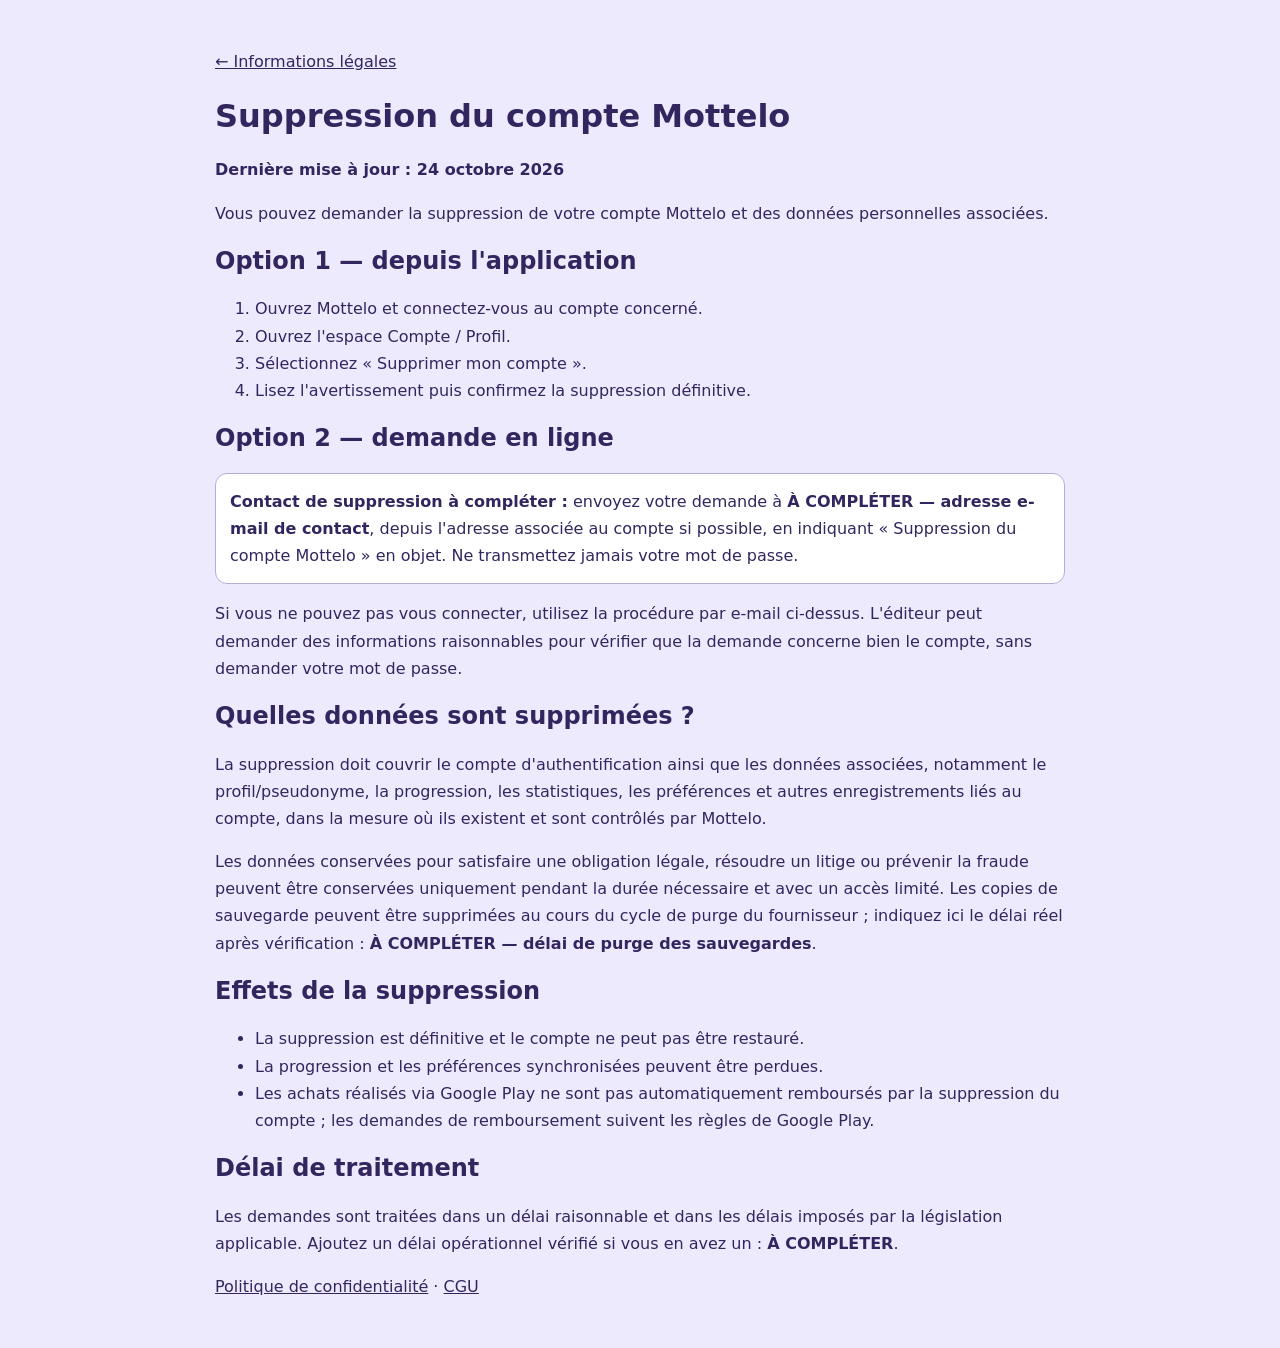
==== account-deletion.html @ aa313ce9 "premier commit" ====
<!doctype html>
<html lang="fr"><head><meta charset="utf-8"><meta name="viewport" content="width=device-width,initial-scale=1"><title>Suppression du compte — Mottelo</title>
<style>body{max-width:850px;margin:auto;padding:32px 20px;font:16px/1.7 system-ui;color:#33265F;background:#EEEAFD}a{color:inherit}h1,h2{line-height:1.2}.notice{padding:14px;border:1px solid #b7acd9;border-radius:12px;background:#fff}</style></head><body>
<p><a href="index.html">← Informations légales</a></p><h1>Suppression du compte Mottelo</h1><p><strong>Dernière mise à jour : 24 octobre 2026</strong></p>
<p>Vous pouvez demander la suppression de votre compte Mottelo et des données personnelles associées.</p>
<h2>Option 1 — depuis l'application</h2><ol><li>Ouvrez Mottelo et connectez-vous au compte concerné.</li><li>Ouvrez l'espace Compte / Profil.</li><li>Sélectionnez « Supprimer mon compte ».</li><li>Lisez l'avertissement puis confirmez la suppression définitive.</li></ol>
<h2>Option 2 — demande en ligne</h2>
<div class="notice"><strong>Contact de suppression à compléter :</strong> envoyez votre demande à <strong>À COMPLÉTER — adresse e-mail de contact</strong>, depuis l'adresse associée au compte si possible, en indiquant « Suppression du compte Mottelo » en objet. Ne transmettez jamais votre mot de passe.</div>
<p>Si vous ne pouvez pas vous connecter, utilisez la procédure par e-mail ci-dessus. L'éditeur peut demander des informations raisonnables pour vérifier que la demande concerne bien le compte, sans demander votre mot de passe.</p>
<h2>Quelles données sont supprimées ?</h2><p>La suppression doit couvrir le compte d'authentification ainsi que les données associées, notamment le profil/pseudonyme, la progression, les statistiques, les préférences et autres enregistrements liés au compte, dans la mesure où ils existent et sont contrôlés par Mottelo.</p>
<p>Les données conservées pour satisfaire une obligation légale, résoudre un litige ou prévenir la fraude peuvent être conservées uniquement pendant la durée nécessaire et avec un accès limité. Les copies de sauvegarde peuvent être supprimées au cours du cycle de purge du fournisseur ; indiquez ici le délai réel après vérification : <strong>À COMPLÉTER — délai de purge des sauvegardes</strong>.</p>
<h2>Effets de la suppression</h2><ul><li>La suppression est définitive et le compte ne peut pas être restauré.</li><li>La progression et les préférences synchronisées peuvent être perdues.</li><li>Les achats réalisés via Google Play ne sont pas automatiquement remboursés par la suppression du compte ; les demandes de remboursement suivent les règles de Google Play.</li></ul>
<h2>Délai de traitement</h2><p>Les demandes sont traitées dans un délai raisonnable et dans les délais imposés par la législation applicable. Ajoutez un délai opérationnel vérifié si vous en avez un : <strong>À COMPLÉTER</strong>.</p>
<p><a href="privacy-policy.html">Politique de confidentialité</a> · <a href="terms.html">CGU</a></p>
</body></html>
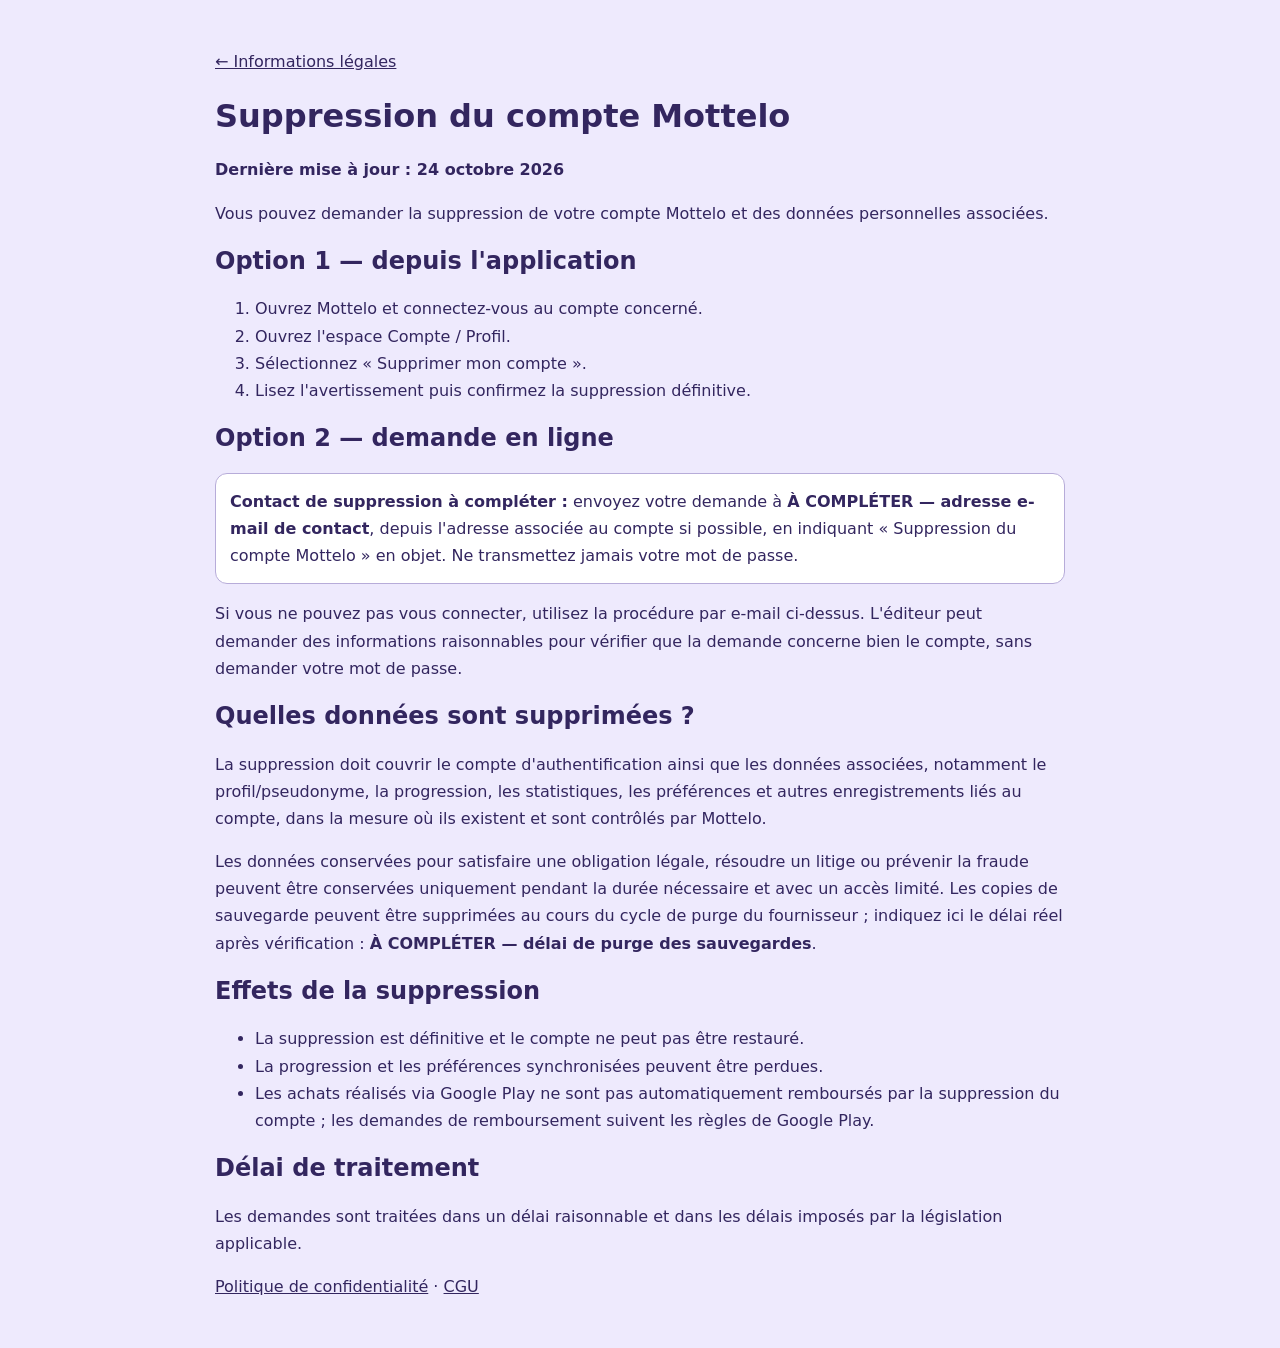
==== commit e29641bf: "Refactor account deletion HTML structure" ====
--- a/account-deletion.html
+++ b/account-deletion.html
@@ -1,15 +1,45 @@
 <!doctype html>
-<html lang="fr"><head><meta charset="utf-8"><meta name="viewport" content="width=device-width,initial-scale=1"><title>Suppression du compte — Mottelo</title>
-<style>body{max-width:850px;margin:auto;padding:32px 20px;font:16px/1.7 system-ui;color:#33265F;background:#EEEAFD}a{color:inherit}h1,h2{line-height:1.2}.notice{padding:14px;border:1px solid #b7acd9;border-radius:12px;background:#fff}</style></head><body>
-<p><a href="index.html">← Informations légales</a></p><h1>Suppression du compte Mottelo</h1><p><strong>Dernière mise à jour : 24 octobre 2026</strong></p>
+<html lang="fr">
+  <head>
+    <meta charset="utf-8">
+    <meta name="viewport" content="width=device-width,initial-scale=1">
+    <title>Suppression du compte — Mottelo</title>
+    
+<style>body{max-width:850px;margin:auto;padding:32px 20px;font:16px/1.7 system-ui;color:#33265F;background:#EEEAFD}a{color:inherit}h1,h2{line-height:1.2}.notice{padding:14px;border:1px solid #b7acd9;border-radius:12px;background:#fff}</style>
+  </head>
+  <body>
+<p><a href="index.html">← Informations légales</a></p>
+    <h1>Suppression du compte Mottelo</h1>
+    <p><strong>Dernière mise à jour : 24 octobre 2026</strong></p>
+    
 <p>Vous pouvez demander la suppression de votre compte Mottelo et des données personnelles associées.</p>
-<h2>Option 1 — depuis l'application</h2><ol><li>Ouvrez Mottelo et connectez-vous au compte concerné.</li><li>Ouvrez l'espace Compte / Profil.</li><li>Sélectionnez « Supprimer mon compte ».</li><li>Lisez l'avertissement puis confirmez la suppression définitive.</li></ol>
+    
+<h2>Option 1 — depuis l'application</h2>
+    <ol>
+      <li>Ouvrez Mottelo et connectez-vous au compte concerné.</li>
+      <li>Ouvrez l'espace Compte / Profil.</li>
+      <li>Sélectionnez « Supprimer mon compte ».</li>
+      <li>Lisez l'avertissement puis confirmez la suppression définitive.</li>
+    </ol>
 <h2>Option 2 — demande en ligne</h2>
+    
 <div class="notice"><strong>Contact de suppression à compléter :</strong> envoyez votre demande à <strong>À COMPLÉTER — adresse e-mail de contact</strong>, depuis l'adresse associée au compte si possible, en indiquant « Suppression du compte Mottelo » en objet. Ne transmettez jamais votre mot de passe.</div>
+
 <p>Si vous ne pouvez pas vous connecter, utilisez la procédure par e-mail ci-dessus. L'éditeur peut demander des informations raisonnables pour vérifier que la demande concerne bien le compte, sans demander votre mot de passe.</p>
-<h2>Quelles données sont supprimées ?</h2><p>La suppression doit couvrir le compte d'authentification ainsi que les données associées, notamment le profil/pseudonyme, la progression, les statistiques, les préférences et autres enregistrements liés au compte, dans la mesure où ils existent et sont contrôlés par Mottelo.</p>
+    
+<h2>Quelles données sont supprimées ?</h2>
+    <p>La suppression doit couvrir le compte d'authentification ainsi que les données associées, notamment le profil/pseudonyme, la progression, les statistiques, les préférences et autres enregistrements liés au compte, dans la mesure où ils existent et sont contrôlés par Mottelo.</p>
+    
 <p>Les données conservées pour satisfaire une obligation légale, résoudre un litige ou prévenir la fraude peuvent être conservées uniquement pendant la durée nécessaire et avec un accès limité. Les copies de sauvegarde peuvent être supprimées au cours du cycle de purge du fournisseur ; indiquez ici le délai réel après vérification : <strong>À COMPLÉTER — délai de purge des sauvegardes</strong>.</p>
-<h2>Effets de la suppression</h2><ul><li>La suppression est définitive et le compte ne peut pas être restauré.</li><li>La progression et les préférences synchronisées peuvent être perdues.</li><li>Les achats réalisés via Google Play ne sont pas automatiquement remboursés par la suppression du compte ; les demandes de remboursement suivent les règles de Google Play.</li></ul>
-<h2>Délai de traitement</h2><p>Les demandes sont traitées dans un délai raisonnable et dans les délais imposés par la législation applicable. Ajoutez un délai opérationnel vérifié si vous en avez un : <strong>À COMPLÉTER</strong>.</p>
+<h2>Effets de la suppression</h2>
+    <ul>
+      <li>La suppression est définitive et le compte ne peut pas être restauré.</li>
+      <li>La progression et les préférences synchronisées peuvent être perdues.</li>
+      <li>Les achats réalisés via Google Play ne sont pas automatiquement remboursés par la suppression du compte ; les demandes de remboursement suivent les règles de Google Play.</li>
+    </ul>
+<h2>Délai de traitement</h2>
+    <p>Les demandes sont traitées dans un délai raisonnable et dans les délais imposés par la législation applicable.</p>
+    
 <p><a href="privacy-policy.html">Politique de confidentialité</a> · <a href="terms.html">CGU</a></p>
-</body></html>
+</body>
+</html>
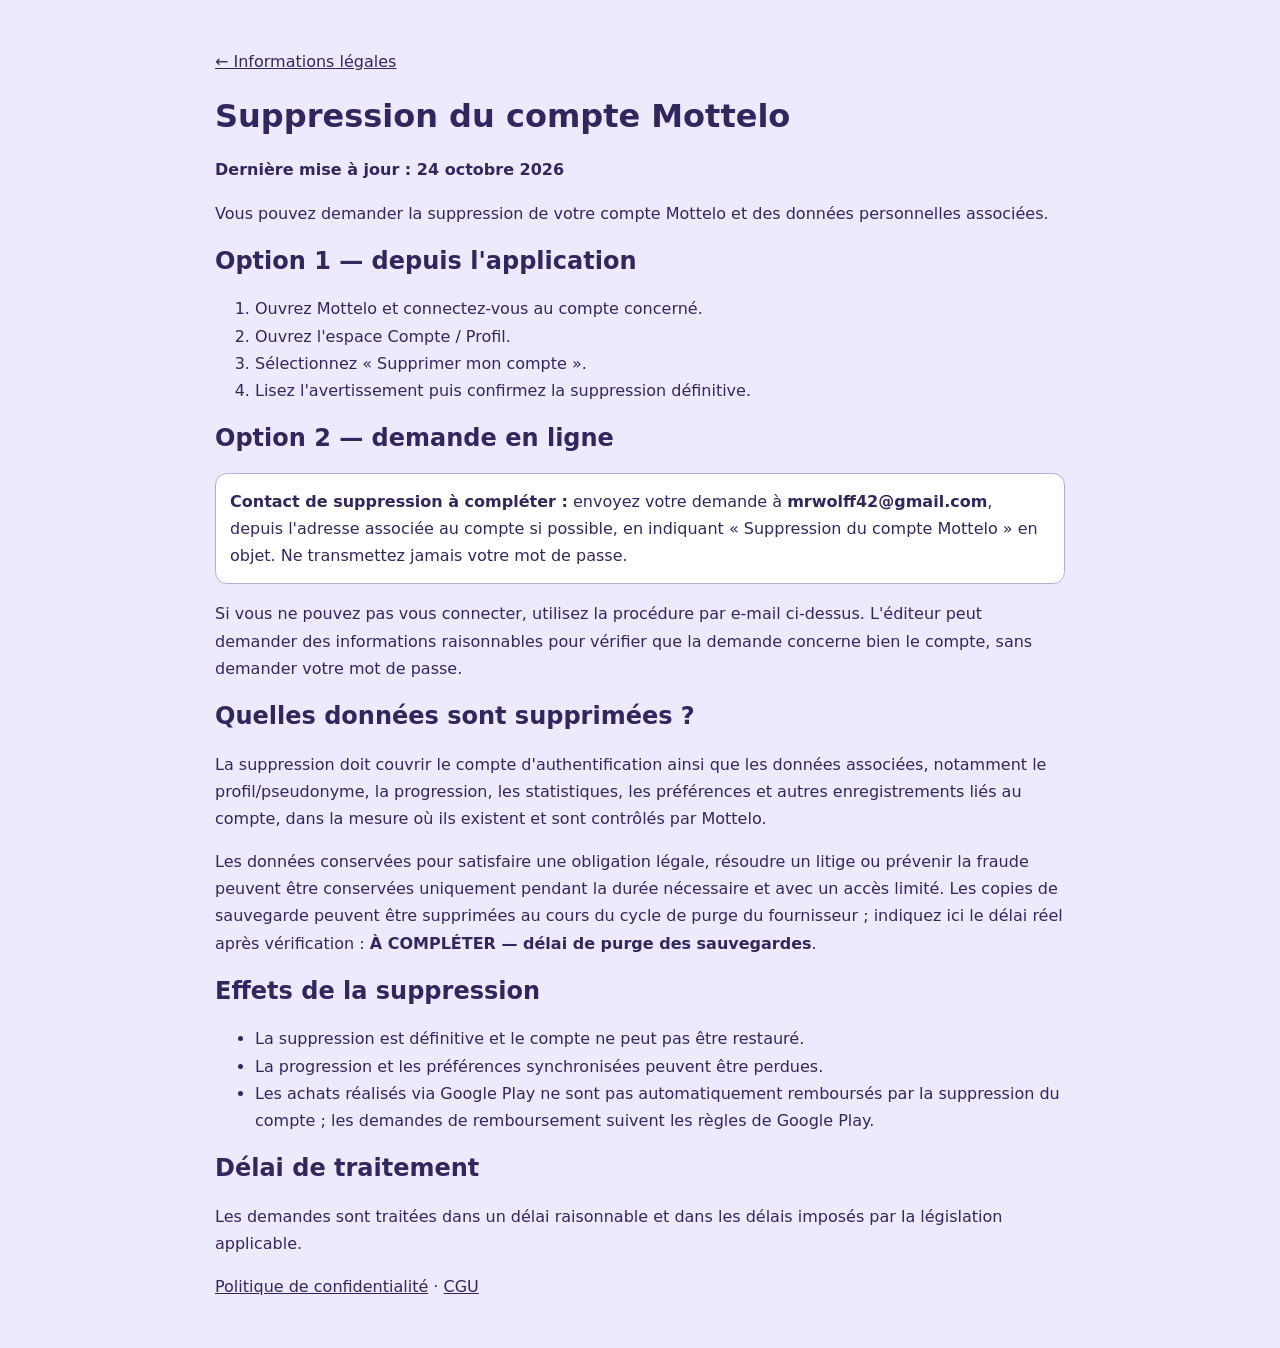
==== commit bbda2e8e: "Update contact email for account deletion requests" ====
--- a/account-deletion.html
+++ b/account-deletion.html
@@ -23,7 +23,7 @@
     </ol>
 <h2>Option 2 — demande en ligne</h2>
     
-<div class="notice"><strong>Contact de suppression à compléter :</strong> envoyez votre demande à <strong>À COMPLÉTER — adresse e-mail de contact</strong>, depuis l'adresse associée au compte si possible, en indiquant « Suppression du compte Mottelo » en objet. Ne transmettez jamais votre mot de passe.</div>
+<div class="notice"><strong>Contact de suppression à compléter :</strong> envoyez votre demande à <strong>mrwolff42@gmail.com</strong>, depuis l'adresse associée au compte si possible, en indiquant « Suppression du compte Mottelo » en objet. Ne transmettez jamais votre mot de passe.</div>
 
 <p>Si vous ne pouvez pas vous connecter, utilisez la procédure par e-mail ci-dessus. L'éditeur peut demander des informations raisonnables pour vérifier que la demande concerne bien le compte, sans demander votre mot de passe.</p>
     
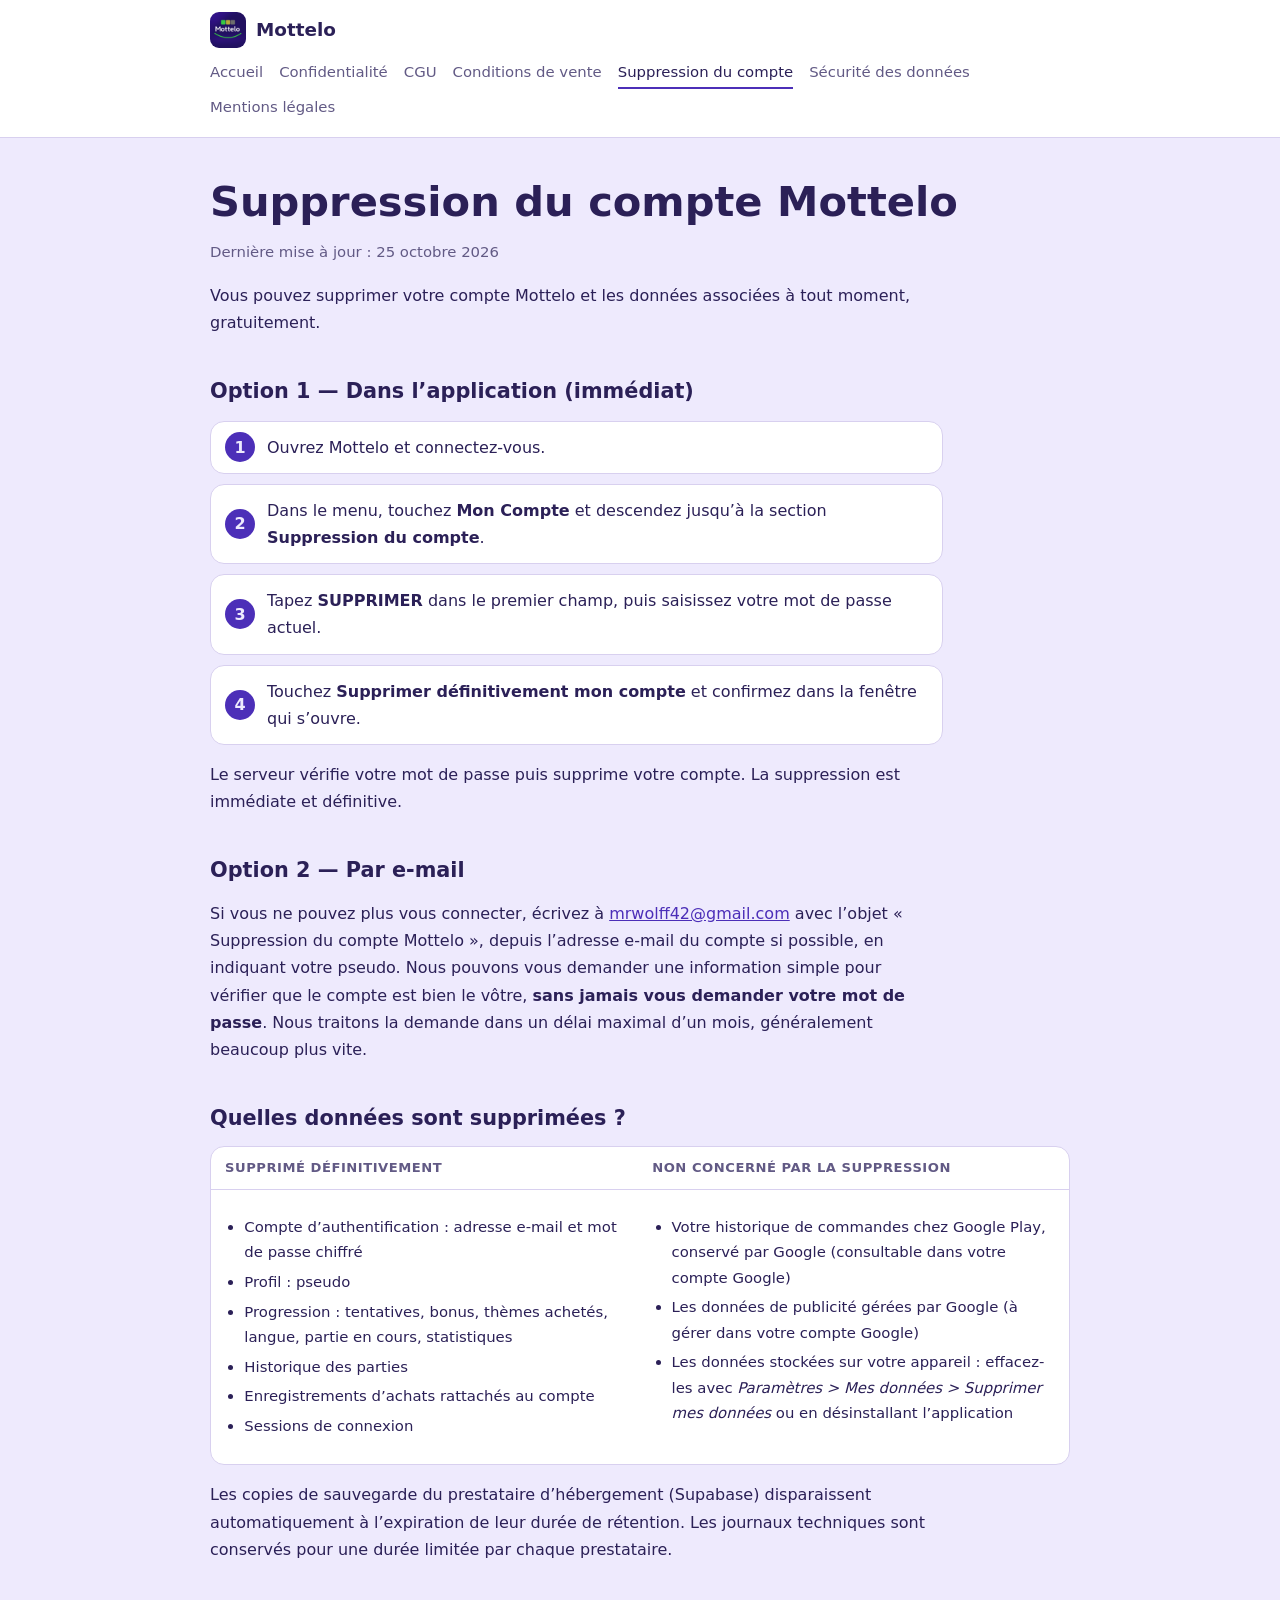
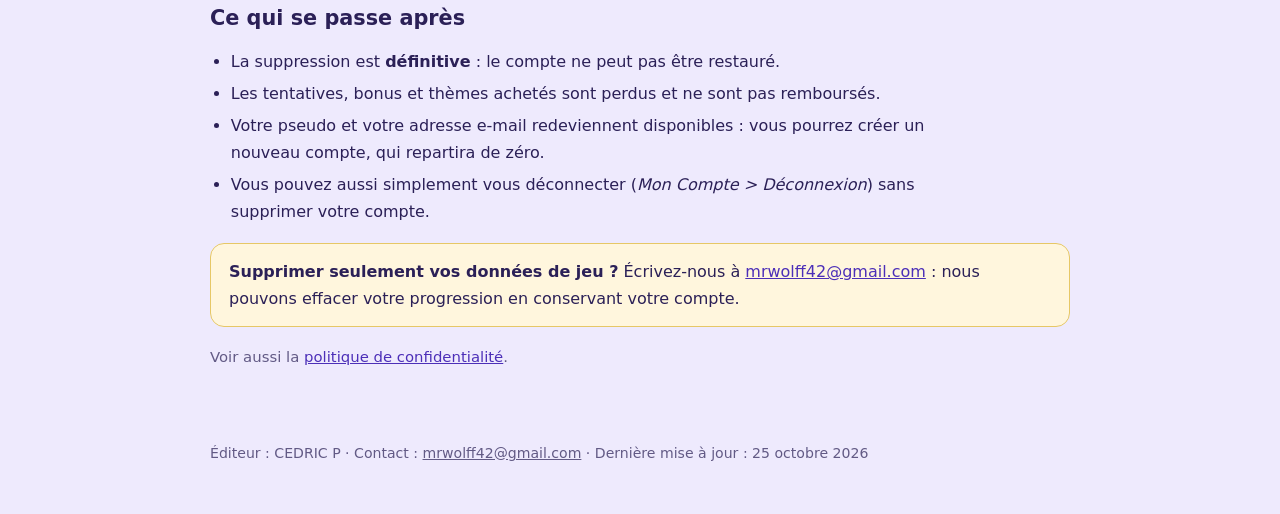
==== commit 25973dd5: "modification des pages complète" ====
--- a/account-deletion.html
+++ b/account-deletion.html
@@ -1,45 +1,57 @@
 <!doctype html>
 <html lang="fr">
-  <head>
-    <meta charset="utf-8">
-    <meta name="viewport" content="width=device-width,initial-scale=1">
-    <title>Suppression du compte — Mottelo</title>
-    
-<style>body{max-width:850px;margin:auto;padding:32px 20px;font:16px/1.7 system-ui;color:#33265F;background:#EEEAFD}a{color:inherit}h1,h2{line-height:1.2}.notice{padding:14px;border:1px solid #b7acd9;border-radius:12px;background:#fff}</style>
-  </head>
-  <body>
-<p><a href="index.html">← Informations légales</a></p>
-    <h1>Suppression du compte Mottelo</h1>
-    <p><strong>Dernière mise à jour : 24 octobre 2026</strong></p>
-    
-<p>Vous pouvez demander la suppression de votre compte Mottelo et des données personnelles associées.</p>
-    
-<h2>Option 1 — depuis l'application</h2>
-    <ol>
-      <li>Ouvrez Mottelo et connectez-vous au compte concerné.</li>
-      <li>Ouvrez l'espace Compte / Profil.</li>
-      <li>Sélectionnez « Supprimer mon compte ».</li>
-      <li>Lisez l'avertissement puis confirmez la suppression définitive.</li>
-    </ol>
-<h2>Option 2 — demande en ligne</h2>
-    
-<div class="notice"><strong>Contact de suppression à compléter :</strong> envoyez votre demande à <strong>mrwolff42@gmail.com</strong>, depuis l'adresse associée au compte si possible, en indiquant « Suppression du compte Mottelo » en objet. Ne transmettez jamais votre mot de passe.</div>
+<head>
+<meta charset="utf-8">
+<meta name="viewport" content="width=device-width,initial-scale=1">
+<title>Suppression du compte — Mottelo</title>
+<meta name="description" content="Comment supprimer votre compte Mottelo et vos données, dans l’application ou par e-mail.">
+<meta name="theme-color" content="#25106a">
+<link rel="icon" href="logo.png" type="image/png">
+<link rel="stylesheet" href="style.css">
+</head>
+<body>
+<header class="top"><div class="in">
+<a class="brand" href="index.html"><img src="logo.png" alt="" width="36" height="36">Mottelo</a>
+<nav aria-label="Pages légales"><a href="index.html">Accueil</a><a href="privacy-policy.html">Confidentialité</a><a href="terms.html">CGU</a><a href="sales-terms.html">Conditions de vente</a><a href="account-deletion.html" aria-current="page">Suppression du compte</a><a href="data-safety.html">Sécurité des données</a><a href="legal-notice.html">Mentions légales</a></nav>
+</div></header>
+<main>
 
-<p>Si vous ne pouvez pas vous connecter, utilisez la procédure par e-mail ci-dessus. L'éditeur peut demander des informations raisonnables pour vérifier que la demande concerne bien le compte, sans demander votre mot de passe.</p>
-    
+<h1>Suppression du compte Mottelo</h1>
+<p class="muted">Dernière mise à jour : 25 octobre 2026</p>
+<p>Vous pouvez supprimer votre compte Mottelo et les données associées à tout moment, gratuitement.</p>
+
+<h2>Option 1 — Dans l’application (immédiat)</h2>
+<ol class="steps">
+<li>Ouvrez Mottelo et connectez-vous.</li>
+<li>Dans le menu, touchez <strong>Mon Compte</strong> et descendez jusqu’à la section <strong>Suppression du compte</strong>.</li>
+<li>Tapez <strong>SUPPRIMER</strong> dans le premier champ, puis saisissez votre mot de passe actuel.</li>
+<li>Touchez <strong>Supprimer définitivement mon compte</strong> et confirmez dans la fenêtre qui s’ouvre.</li>
+</ol>
+<p>Le serveur vérifie votre mot de passe puis supprime votre compte. La suppression est immédiate et définitive.</p>
+
+<h2>Option 2 — Par e-mail</h2>
+<p>Si vous ne pouvez plus vous connecter, écrivez à <a href="mailto:mrwolff42@gmail.com?subject=Suppression%20du%20compte%20Mottelo">mrwolff42@gmail.com</a> avec l’objet « Suppression du compte Mottelo », depuis l’adresse e-mail du compte si possible, en indiquant votre pseudo. Nous pouvons vous demander une information simple pour vérifier que le compte est bien le vôtre, <strong>sans jamais vous demander votre mot de passe</strong>. Nous traitons la demande dans un délai maximal d’un mois, généralement beaucoup plus vite.</p>
+
 <h2>Quelles données sont supprimées ?</h2>
-    <p>La suppression doit couvrir le compte d'authentification ainsi que les données associées, notamment le profil/pseudonyme, la progression, les statistiques, les préférences et autres enregistrements liés au compte, dans la mesure où ils existent et sont contrôlés par Mottelo.</p>
-    
-<p>Les données conservées pour satisfaire une obligation légale, résoudre un litige ou prévenir la fraude peuvent être conservées uniquement pendant la durée nécessaire et avec un accès limité. Les copies de sauvegarde peuvent être supprimées au cours du cycle de purge du fournisseur ; indiquez ici le délai réel après vérification : <strong>À COMPLÉTER — délai de purge des sauvegardes</strong>.</p>
-<h2>Effets de la suppression</h2>
-    <ul>
-      <li>La suppression est définitive et le compte ne peut pas être restauré.</li>
-      <li>La progression et les préférences synchronisées peuvent être perdues.</li>
-      <li>Les achats réalisés via Google Play ne sont pas automatiquement remboursés par la suppression du compte ; les demandes de remboursement suivent les règles de Google Play.</li>
-    </ul>
-<h2>Délai de traitement</h2>
-    <p>Les demandes sont traitées dans un délai raisonnable et dans les délais imposés par la législation applicable.</p>
-    
-<p><a href="privacy-policy.html">Politique de confidentialité</a> · <a href="terms.html">CGU</a></p>
+<div class="tw"><table><thead><tr><th>Supprimé définitivement</th><th>Non concerné par la suppression</th></tr></thead><tbody><tr>
+<td><ul><li>Compte d’authentification : adresse e-mail et mot de passe chiffré</li><li>Profil : pseudo</li><li>Progression : tentatives, bonus, thèmes achetés, langue, partie en cours, statistiques</li><li>Historique des parties</li><li>Enregistrements d’achats rattachés au compte</li><li>Sessions de connexion</li></ul></td>
+<td><ul><li>Votre historique de commandes chez Google Play, conservé par Google (consultable dans votre compte Google)</li><li>Les données de publicité gérées par Google (à gérer dans votre compte Google)</li><li>Les données stockées sur votre appareil : effacez-les avec <em>Paramètres &gt; Mes données &gt; Supprimer mes données</em> ou en désinstallant l’application</li></ul></td>
+</tr></tbody></table></div>
+<p>Les copies de sauvegarde du prestataire d’hébergement (Supabase) disparaissent automatiquement à l’expiration de leur durée de rétention. Les journaux techniques sont conservés pour une durée limitée par chaque prestataire.</p>
+
+<h2>Ce qui se passe après</h2>
+<ul>
+<li>La suppression est <strong>définitive</strong> : le compte ne peut pas être restauré.</li>
+<li>Les tentatives, bonus et thèmes achetés sont perdus et ne sont pas remboursés.</li>
+<li>Votre pseudo et votre adresse e-mail redeviennent disponibles : vous pourrez créer un nouveau compte, qui repartira de zéro.</li>
+<li>Vous pouvez aussi simplement vous déconnecter (<em>Mon Compte &gt; Déconnexion</em>) sans supprimer votre compte.</li>
+</ul>
+
+<div class="note"><strong>Supprimer seulement vos données de jeu ?</strong> Écrivez-nous à <a href="mailto:mrwolff42@gmail.com">mrwolff42@gmail.com</a> : nous pouvons effacer votre progression en conservant votre compte.</div>
+
+<p class="muted">Voir aussi la <a href="privacy-policy.html">politique de confidentialité</a>.</p>
+
+</main>
+<footer>Éditeur : CEDRIC P · Contact : <a href="mailto:mrwolff42@gmail.com">mrwolff42@gmail.com</a> · Dernière mise à jour : 25 octobre 2026</footer>
 </body>
 </html>
--- a/style.css
+++ b/style.css
@@ -0,0 +1,40 @@
+/* Mottelo — pages légales. Une seule feuille de style pour toutes les pages. */
+:root{--bg:#eeeafd;--card:#fff;--ink:#2b2057;--mu:#625a85;--line:#d8d0ef;--ac:#4c2fb8;--ok:#1f9a3a;--warn:#fff6dd;--warnb:#e6c766;color-scheme:light}
+@media(prefers-color-scheme:dark){:root{--bg:#150d33;--card:#211650;--ink:#eeeafd;--mu:#b3a9d9;--line:#3a2d78;--ac:#a99aff;--ok:#4cd66a;--warn:#2d2550;--warnb:#6a5aa8;color-scheme:dark}}
+*{box-sizing:border-box}
+html{scroll-behavior:smooth}
+body{margin:0;background:var(--bg);color:var(--ink);font:16px/1.7 system-ui,-apple-system,"Segoe UI",Roboto,sans-serif}
+a{color:var(--ac)}
+.top{background:var(--card);border-bottom:1px solid var(--line)}
+.top .in{max-width:900px;margin:0 auto;padding:12px 20px;display:flex;flex-wrap:wrap;align-items:center;gap:10px 22px}
+.brand{display:flex;align-items:center;gap:10px;font-weight:800;font-size:1.15rem;color:var(--ink);text-decoration:none}
+.brand img{width:36px;height:36px;border-radius:9px}
+.top nav{display:flex;flex-wrap:wrap;gap:4px 16px;font-size:.93rem}
+.top nav a{color:var(--mu);text-decoration:none;padding:2px 0;border-bottom:2px solid transparent}
+.top nav a:hover,.top nav a[aria-current]{color:var(--ink);border-bottom-color:var(--ac)}
+main{max-width:900px;margin:0 auto;padding:36px 20px 56px}
+h1{font-size:clamp(1.8rem,5vw,2.6rem);line-height:1.15;margin:.1em 0 .3em}
+h2{font-size:1.3rem;margin:2em 0 .5em;line-height:1.3}
+h3{font-size:1.05rem;margin:1.4em 0 .3em}
+p,li{max-width:72ch}
+.muted{color:var(--mu);font-size:.93rem}
+.card{background:var(--card);border:1px solid var(--line);border-radius:16px;padding:18px 20px;margin:16px 0}
+.note{background:var(--warn);border:1px solid var(--warnb);border-radius:14px;padding:14px 18px;margin:18px 0}
+.grid{display:grid;gap:14px;grid-template-columns:repeat(auto-fit,minmax(250px,1fr));margin:22px 0}
+.item{display:block;background:var(--card);color:var(--ink);padding:18px 20px;border:1px solid var(--line);border-radius:16px;text-decoration:none}
+.item:hover{outline:2px solid var(--ac)}
+.item strong{display:block;font-size:1.05rem;margin-bottom:2px}
+.item span{color:var(--mu);font-size:.93rem}
+.tw{overflow-x:auto;margin:14px 0;border:1px solid var(--line);border-radius:14px;background:var(--card)}
+table{border-collapse:collapse;width:100%;min-width:560px;font-size:.93rem}
+th,td{text-align:left;vertical-align:top;padding:10px 14px;border-bottom:1px solid var(--line)}
+th{font-size:.82rem;text-transform:uppercase;letter-spacing:.04em;color:var(--mu)}
+tr:last-child td{border-bottom:0}
+ul,ol{padding-left:1.3em}
+li{margin:.3em 0}
+footer{max-width:900px;margin:0 auto;padding:0 20px 48px;color:var(--mu);font-size:.88rem}
+footer a{color:var(--mu)}
+.steps{counter-reset:s;list-style:none;padding:0}
+.steps li{counter-increment:s;position:relative;padding:12px 16px 12px 56px;background:var(--card);border:1px solid var(--line);border-radius:14px;margin:10px 0}
+.steps li::before{content:counter(s);position:absolute;left:14px;top:50%;transform:translateY(-50%);width:30px;height:30px;border-radius:50%;background:var(--ac);color:var(--bg);display:grid;place-items:center;font-weight:800}
+@media(max-width:560px){main{padding-top:24px}.top .in{padding:10px 16px}}
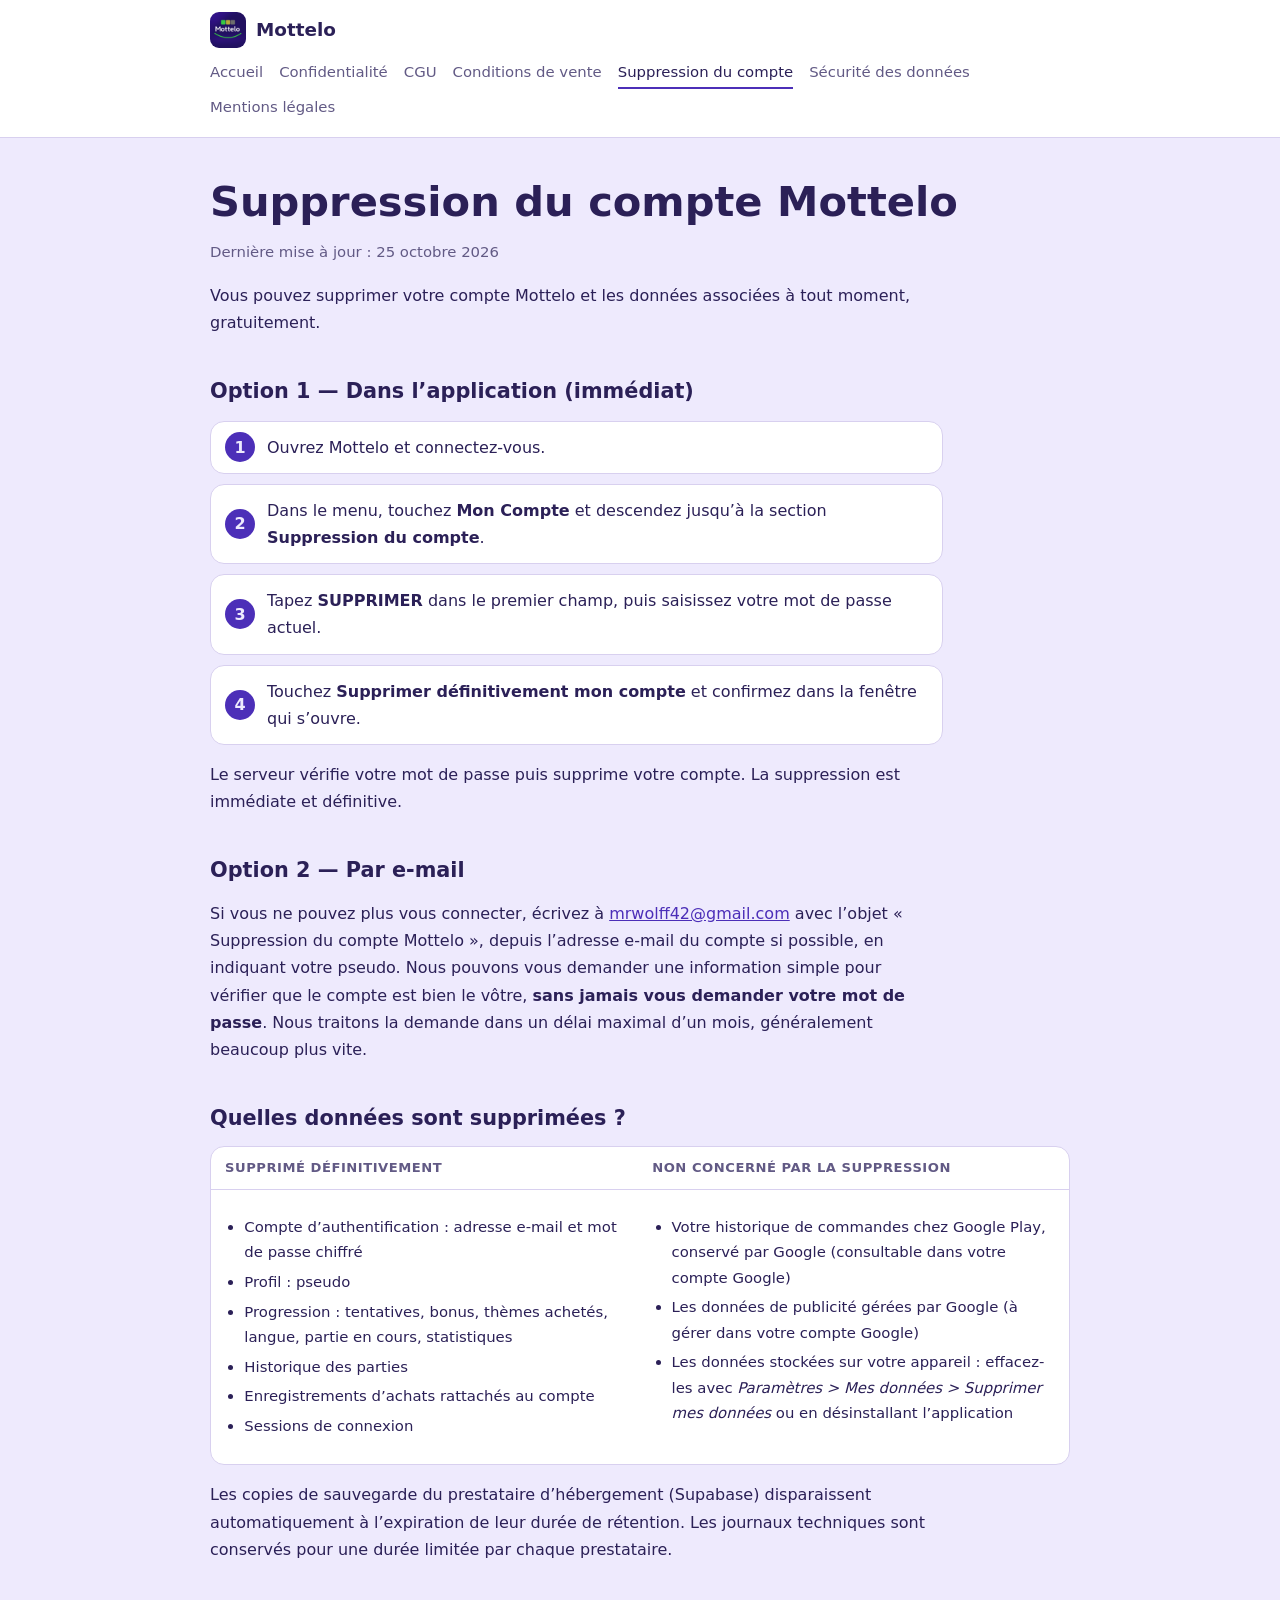
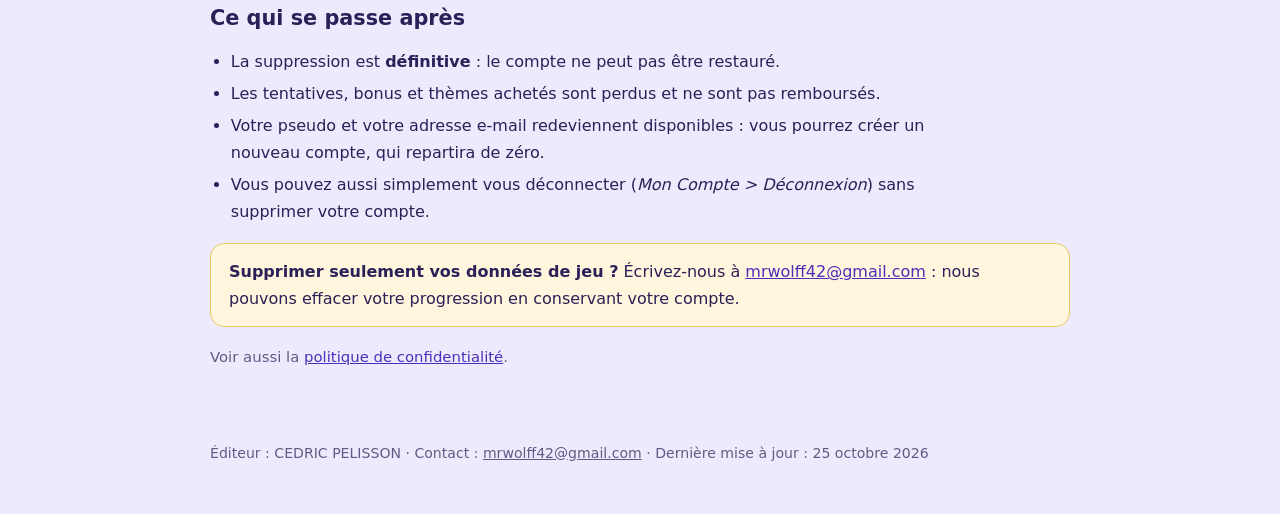
==== commit a4a07c3d: "Update footer editor name to CEDRIC PELISSON" ====
--- a/account-deletion.html
+++ b/account-deletion.html
@@ -52,6 +52,6 @@
 <p class="muted">Voir aussi la <a href="privacy-policy.html">politique de confidentialité</a>.</p>
 
 </main>
-<footer>Éditeur : CEDRIC P · Contact : <a href="mailto:mrwolff42@gmail.com">mrwolff42@gmail.com</a> · Dernière mise à jour : 25 octobre 2026</footer>
+<footer>Éditeur : CEDRIC PELISSON · Contact : <a href="mailto:mrwolff42@gmail.com">mrwolff42@gmail.com</a> · Dernière mise à jour : 25 octobre 2026</footer>
 </body>
 </html>
